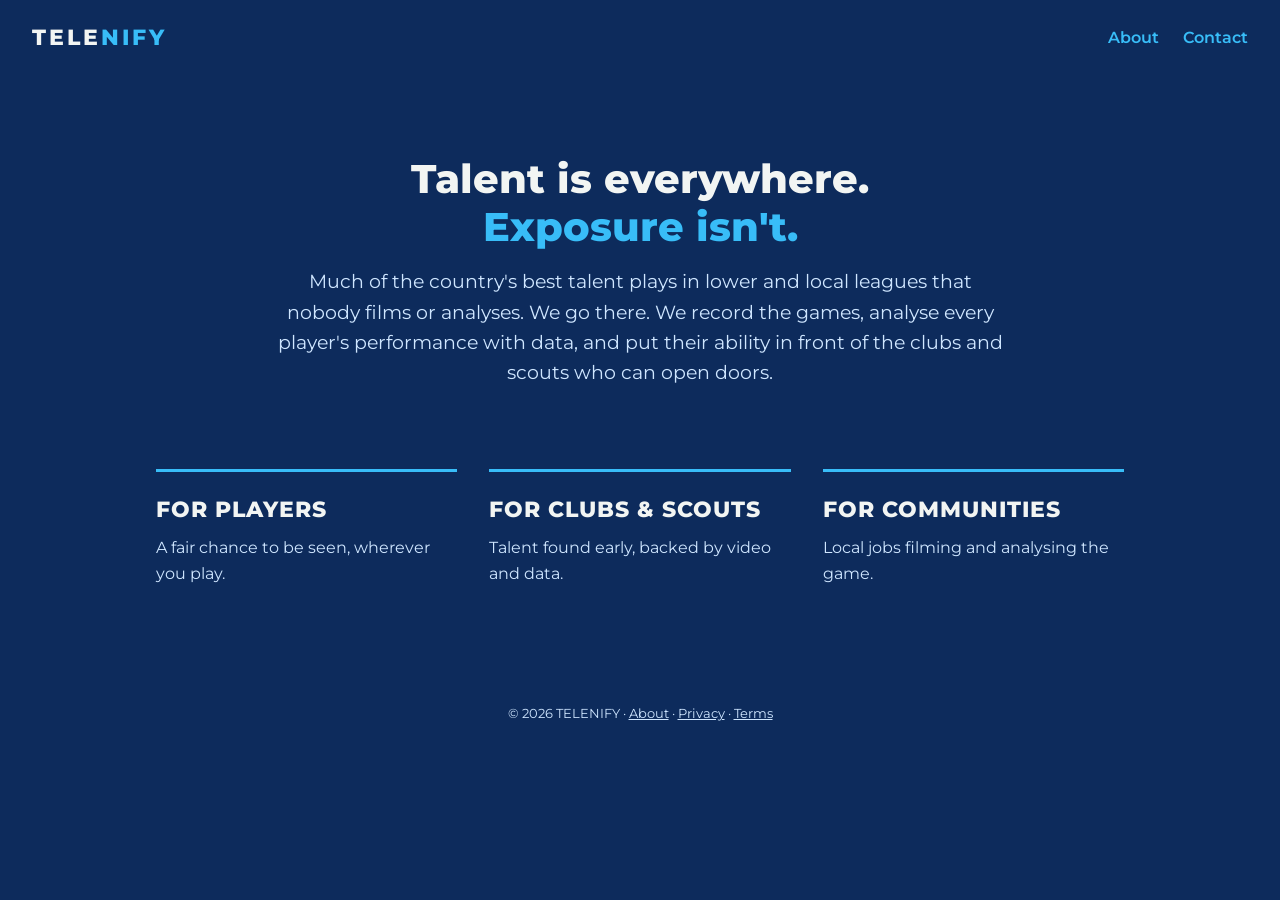
==== about.html @ beca27bb "Add landing page, about, privacy and terms pages Plain HTML/CSS site for telenify.co.za: home, about" ====
<!doctype html>
<html lang="en">
<head>
  <meta charset="utf-8">
  <meta name="viewport" content="width=device-width, initial-scale=1">
  <title>About | Telenify</title>
  <meta name="description" content="Talent is everywhere. Exposure isn't. Telenify films and analyses the leagues nobody else covers.">
  <link rel="icon" href="images/telenify-icon.png">
  <link rel="stylesheet" href="styles.css">
</head>
<body>

  <header class="top-bar">
    <a class="wordmark" href="index.html">TELE<span>NIFY</span></a>
    <nav class="top-bar-links">
      <a class="top-bar-link" href="about.html">About</a>
      <a class="top-bar-link" href="index.html#contact">Contact</a>
    </nav>
  </header>

  <!-- Why we exist: the mission (the "why" only; the "how" stays private) -->
  <section class="mission">
    <h1>Talent is everywhere. <span>Exposure isn't.</span></h1>
    <p>Much of the country's best talent plays in lower and local leagues that nobody films or analyses.
      We go there. We record the games, analyse every player's performance with data, and put their ability
      in front of the clubs and scouts who can open doors.</p>
  </section>

  <!-- Who gains: three short blocks -->
  <section class="services">
    <article class="service">
      <h2>For players</h2>
      <p>A fair chance to be seen, wherever you play.</p>
    </article>
    <article class="service">
      <h2>For clubs &amp; scouts</h2>
      <p>Talent found early, backed by video and data.</p>
    </article>
    <article class="service">
      <h2>For communities</h2>
      <p>Local jobs filming and analysing the game.</p>
    </article>
  </section>

  <footer class="footer">
    <p>&copy; 2026 TELENIFY &middot; <a href="about.html">About</a> &middot; <a href="privacy.html">Privacy</a> &middot; <a href="terms.html">Terms</a></p>
  </footer>

</body>
</html>
---- styles.css ----
/* Font stored in this repo (no calls to Google). Montserrat, SIL Open Font Licence. One file covers all weights. */
@font-face {
  font-family: Montserrat;
  src: url("fonts/montserrat-latin.woff2") format("woff2");
  font-weight: 100 900;
  font-display: swap;
}

/* Brand colours (same as the logo) */
:root {
  --royal-blue: #0D2B5C;
  --sky-blue: #38BDF8;
  --bright-blue: #0D6EFD;
  --light-sky: #CFE6FF;
  --white: #F2F5F3;
}

* { box-sizing: border-box; }

body {
  margin: 0;
  background: var(--royal-blue);
  color: var(--white);
  font-family: Montserrat, Arial, sans-serif;
  line-height: 1.6;
}

/* Top bar */
.top-bar {
  display: flex;
  justify-content: space-between;
  align-items: center;
  padding: 20px 32px;
}
.wordmark {
  font-weight: 800;
  font-size: 22px;
  letter-spacing: 3px;
  color: var(--white);
  text-decoration: none;
}
.wordmark span { color: var(--sky-blue); }
/* Product line next to the company name, e.g. "FOOTBALL" */
.wordmark {
  display: inline-flex;
  align-items: center;
}
.wordmark small {
  font-weight: 600;
  font-size: 11px;
  letter-spacing: 3px;
  color: var(--sky-blue);
  background: rgba(56, 189, 248, 0.12);
  border: 1px solid rgba(56, 189, 248, 0.5);
  border-radius: 999px;
  padding: 4px 10px 4px 13px;
  margin-left: 12px;
}
.top-bar-link {
  color: var(--sky-blue);
  text-decoration: none;
  font-weight: 600;
}
.top-bar-link:hover { text-decoration: underline; }
.wordmark, .top-bar-link { white-space: nowrap; }
.top-bar-links { display: flex; gap: 24px; }

/* Small phones: shrink the top bar so it stays on one line */
@media (max-width: 480px) {
  .top-bar { padding: 16px; }
  .wordmark { font-size: 17px; letter-spacing: 2px; }
  .wordmark small { font-size: 9px; letter-spacing: 2px; padding: 3px 8px 3px 10px; margin-left: 8px; }
  .top-bar-link { font-size: 14px; }
  .top-bar-links { gap: 14px; }
}

/* Hero */
.hero {
  text-align: center;
  padding: 60px 16px 80px;
}
.hero-icon {
  width: min(360px, 80%);
  height: auto;
}
.hero h1 {
  margin: 24px 0 0;
  font-weight: 800;
  font-size: clamp(40px, 9vw, 96px);
  letter-spacing: 4px;
  line-height: 1.1;
}
.hero-subtitle {
  margin: 12px 0 0;
  color: var(--sky-blue);
  font-weight: 600;
  font-size: clamp(14px, 2.5vw, 20px);
  letter-spacing: 4px;
  text-transform: uppercase;
}

/* Why we exist */
.mission {
  max-width: 760px;
  margin: 0 auto;
  padding: 80px 16px;
  text-align: center;
}
.mission h1 {
  margin: 0 0 16px;
  font-weight: 800;
  font-size: clamp(26px, 4.5vw, 40px);
  line-height: 1.2;
}
.mission h1 span { display: block; color: var(--sky-blue); }
.mission p {
  margin: 0;
  color: var(--light-sky);
  font-size: clamp(16px, 2.2vw, 19px);
}

/* What we do */
.services {
  display: grid;
  grid-template-columns: repeat(auto-fit, minmax(280px, 1fr));
  gap: 32px;
  max-width: 1000px;
  margin: 0 auto;
  padding: 0 16px 80px;
}
.service {
  border-top: 3px solid var(--sky-blue);
  padding-top: 20px;
}
.service h2 {
  margin: 0 0 8px;
  font-weight: 800;
  font-size: 22px;
  text-transform: uppercase;
  letter-spacing: 1px;
}
.service p {
  margin: 0;
  color: var(--light-sky);
}

/* Contact */
.contact {
  text-align: center;
  background: var(--light-sky);
  color: var(--royal-blue);
  padding: 64px 16px;
}
.contact h2 {
  margin: 0;
  font-weight: 800;
  font-size: clamp(28px, 5vw, 44px);
  text-transform: uppercase;
  letter-spacing: 2px;
}
.contact p { margin: 8px 0 16px; }
.contact-email {
  font-weight: 800;
  font-size: clamp(18px, 4vw, 28px);
  color: var(--bright-blue);
  text-decoration: none;
  word-break: break-all;
}
.contact-email:hover { text-decoration: underline; }

/* Footer */
.footer {
  text-align: center;
  padding: 24px 16px;
  font-size: 13px;
  color: var(--light-sky);
}
.footer a { color: var(--light-sky); }

/* Privacy and Terms pages */
.legal {
  max-width: 760px;
  margin: 0 auto;
  padding: 24px 16px 64px;
}
.legal h1 {
  font-weight: 800;
  font-size: clamp(28px, 5vw, 40px);
  text-transform: uppercase;
  letter-spacing: 2px;
  margin: 0 0 4px;
}
.legal h2 {
  font-weight: 800;
  font-size: 18px;
  text-transform: uppercase;
  letter-spacing: 1px;
  color: var(--sky-blue);
  margin: 32px 0 8px;
}
.legal p, .legal li { color: var(--light-sky); }
.legal a { color: var(--sky-blue); }
.legal .updated { font-size: 13px; margin: 0 0 24px; }
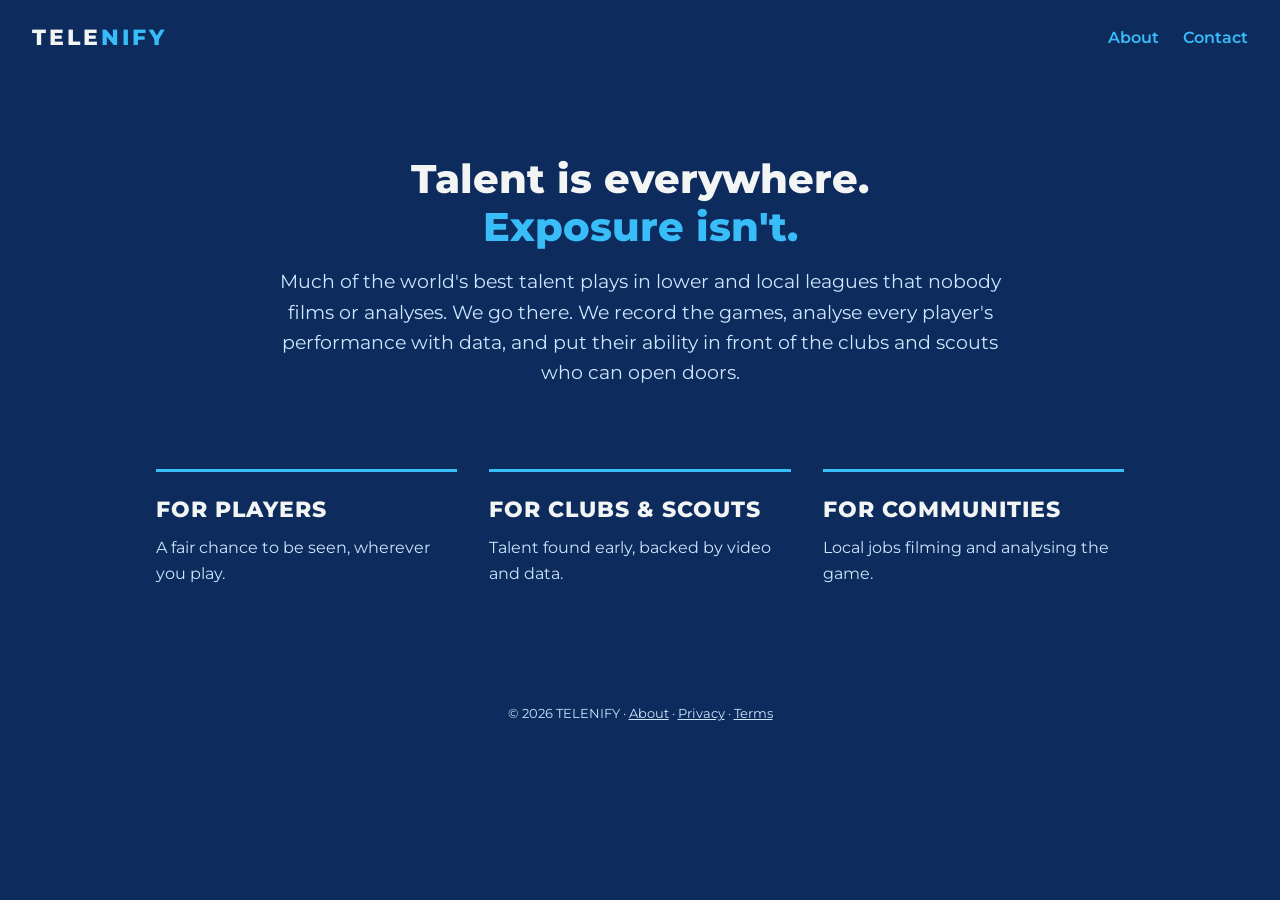
==== commit 0dfe9f38: "About: world instead of country Co-Authored-By: Claude Opus 5.5 (1M context) <noreply@anthropic.com>" ====
--- a/about.html
+++ b/about.html
@@ -21,7 +21,7 @@
   <!-- Why we exist: the mission (the "why" only; the "how" stays private) -->
   <section class="mission">
     <h1>Talent is everywhere. <span>Exposure isn't.</span></h1>
-    <p>Much of the country's best talent plays in lower and local leagues that nobody films or analyses.
+    <p>Much of the world's best talent plays in lower and local leagues that nobody films or analyses.
       We go there. We record the games, analyse every player's performance with data, and put their ability
       in front of the clubs and scouts who can open doors.</p>
   </section>
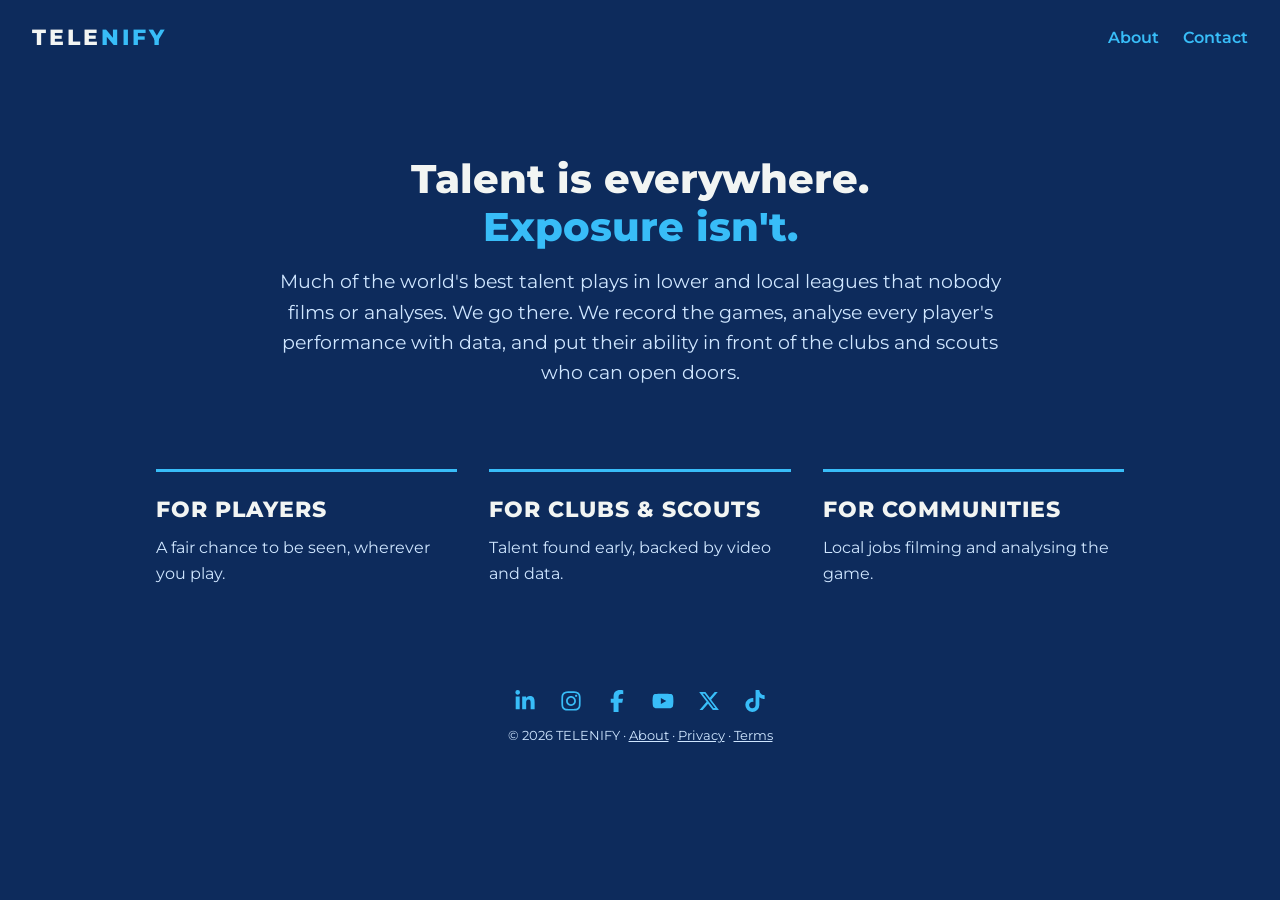
==== commit 884c94a9: "Footer: social media icons, linked profiles for Google Co-Authored-By: Claude Opus 5.5 (1M context) " ====
--- a/about.html
+++ b/about.html
@@ -5,16 +5,18 @@
   <meta name="viewport" content="width=device-width, initial-scale=1">
   <title>About | Telenify</title>
   <meta name="description" content="Talent is everywhere. Exposure isn't. Telenify films and analyses the leagues nobody else covers.">
-  <link rel="icon" href="images/telenify-icon.png">
+  <link rel="icon" href="/favicon.ico" sizes="48x48">
+  <link rel="icon" href="/images/favicon-192.png" type="image/png" sizes="192x192">
+  <link rel="apple-touch-icon" href="/apple-touch-icon.png">
   <link rel="stylesheet" href="styles.css">
 </head>
 <body>
 
   <header class="top-bar">
-    <a class="wordmark" href="index.html">TELE<span>NIFY</span></a>
+    <a class="wordmark" href="/">TELE<span>NIFY</span></a>
     <nav class="top-bar-links">
       <a class="top-bar-link" href="about.html">About</a>
-      <a class="top-bar-link" href="index.html#contact">Contact</a>
+      <a class="top-bar-link" href="/#contact">Contact</a>
     </nav>
   </header>
 
@@ -43,6 +45,15 @@
   </section>
 
   <footer class="footer">
+    <!-- Social icons: Font Awesome Free 6.5.2, CC BY 4.0, fontawesome.com -->
+    <p class="social">
+      <a href="https://www.linkedin.com/company/telenify" aria-label="LinkedIn" title="LinkedIn"><svg aria-hidden="true" viewBox="0 0 448 512"><path d="M100.28 448H7.4V148.9h92.88zM53.79 108.1C24.09 108.1 0 83.5 0 53.8a53.79 53.79 0 0 1 107.58 0c0 29.7-24.1 54.3-53.79 54.3zM447.9 448h-92.68V302.4c0-34.7-.7-79.2-48.29-79.2-48.29 0-55.69 37.7-55.69 76.7V448h-92.78V148.9h89.08v40.8h1.3c12.4-23.5 42.69-48.3 87.88-48.3 94 0 111.28 61.9 111.28 142.3V448z"/></svg></a>
+      <a href="https://www.instagram.com/telenify/" aria-label="Instagram" title="Instagram"><svg aria-hidden="true" viewBox="0 0 448 512"><path d="M224.1 141c-63.6 0-114.9 51.3-114.9 114.9s51.3 114.9 114.9 114.9S339 319.5 339 255.9 287.7 141 224.1 141zm0 189.6c-41.1 0-74.7-33.5-74.7-74.7s33.5-74.7 74.7-74.7 74.7 33.5 74.7 74.7-33.6 74.7-74.7 74.7zm146.4-194.3c0 14.9-12 26.8-26.8 26.8-14.9 0-26.8-12-26.8-26.8s12-26.8 26.8-26.8 26.8 12 26.8 26.8zm76.1 27.2c-1.7-35.9-9.9-67.7-36.2-93.9-26.2-26.2-58-34.4-93.9-36.2-37-2.1-147.9-2.1-184.9 0-35.8 1.7-67.6 9.9-93.9 36.1s-34.4 58-36.2 93.9c-2.1 37-2.1 147.9 0 184.9 1.7 35.9 9.9 67.7 36.2 93.9s58 34.4 93.9 36.2c37 2.1 147.9 2.1 184.9 0 35.9-1.7 67.7-9.9 93.9-36.2 26.2-26.2 34.4-58 36.2-93.9 2.1-37 2.1-147.8 0-184.8zM398.8 388c-7.8 19.6-22.9 34.7-42.6 42.6-29.5 11.7-99.5 9-132.1 9s-102.7 2.6-132.1-9c-19.6-7.8-34.7-22.9-42.6-42.6-11.7-29.5-9-99.5-9-132.1s-2.6-102.7 9-132.1c7.8-19.6 22.9-34.7 42.6-42.6 29.5-11.7 99.5-9 132.1-9s102.7-2.6 132.1 9c19.6 7.8 34.7 22.9 42.6 42.6 11.7 29.5 9 99.5 9 132.1s2.7 102.7-9 132.1z"/></svg></a>
+      <a href="https://www.facebook.com/telenify" aria-label="Facebook" title="Facebook"><svg aria-hidden="true" viewBox="0 0 320 512"><path d="M80 299.3V512H196V299.3h86.5l18-97.8H196V166.9c0-51.7 20.3-71.5 72.7-71.5c16.3 0 29.4 .4 37 1.2V7.9C291.4 4 256.4 0 236.2 0C129.3 0 80 50.5 80 159.4v42.1H14v97.8H80z"/></svg></a>
+      <a href="https://www.youtube.com/@telenify" aria-label="YouTube" title="YouTube"><svg aria-hidden="true" viewBox="0 0 576 512"><path d="M549.655 124.083c-6.281-23.65-24.787-42.276-48.284-48.597C458.781 64 288 64 288 64S117.22 64 74.629 75.486c-23.497 6.322-42.003 24.947-48.284 48.597-11.412 42.867-11.412 132.305-11.412 132.305s0 89.438 11.412 132.305c6.281 23.65 24.787 41.5 48.284 47.821C117.22 448 288 448 288 448s170.78 0 213.371-11.486c23.497-6.321 42.003-24.171 48.284-47.821 11.412-42.867 11.412-132.305 11.412-132.305s0-89.438-11.412-132.305zm-317.51 213.508V175.185l142.739 81.205-142.739 81.201z"/></svg></a>
+      <a href="https://x.com/telenify" aria-label="X" title="X"><svg aria-hidden="true" viewBox="0 0 512 512"><path d="M389.2 48h70.6L305.6 224.2 487 464H345L233.7 318.6 106.5 464H35.8L200.7 275.5 26.8 48H172.4L272.9 180.9 389.2 48zM364.4 421.8h39.1L151.1 88h-42L364.4 421.8z"/></svg></a>
+      <a href="https://www.tiktok.com/@telenify" aria-label="TikTok" title="TikTok"><svg aria-hidden="true" viewBox="0 0 448 512"><path d="M448,209.91a210.06,210.06,0,0,1-122.77-39.25V349.38A162.55,162.55,0,1,1,185,188.31V278.2a74.62,74.62,0,1,0,52.23,71.18V0l88,0a121.18,121.18,0,0,0,1.86,22.17h0A122.18,122.18,0,0,0,381,102.39a121.43,121.43,0,0,0,67,20.14Z"/></svg></a>
+    </p>
     <p>&copy; 2026 TELENIFY &middot; <a href="about.html">About</a> &middot; <a href="privacy.html">Privacy</a> &middot; <a href="terms.html">Terms</a></p>
   </footer>
 
--- a/styles.css
+++ b/styles.css
@@ -176,6 +176,11 @@
   color: var(--light-sky);
 }
 .footer a { color: var(--light-sky); }
+/* Social media links */
+.footer .social { display: flex; flex-wrap: wrap; justify-content: center; gap: 12px 24px; margin: 0 0 12px; }
+.footer .social a { color: var(--sky-blue); display: inline-flex; }
+.footer .social svg { width: 22px; height: 22px; fill: currentColor; }
+.footer .social a:hover { color: var(--white); }
 
 /* Privacy and Terms pages */
 .legal {
